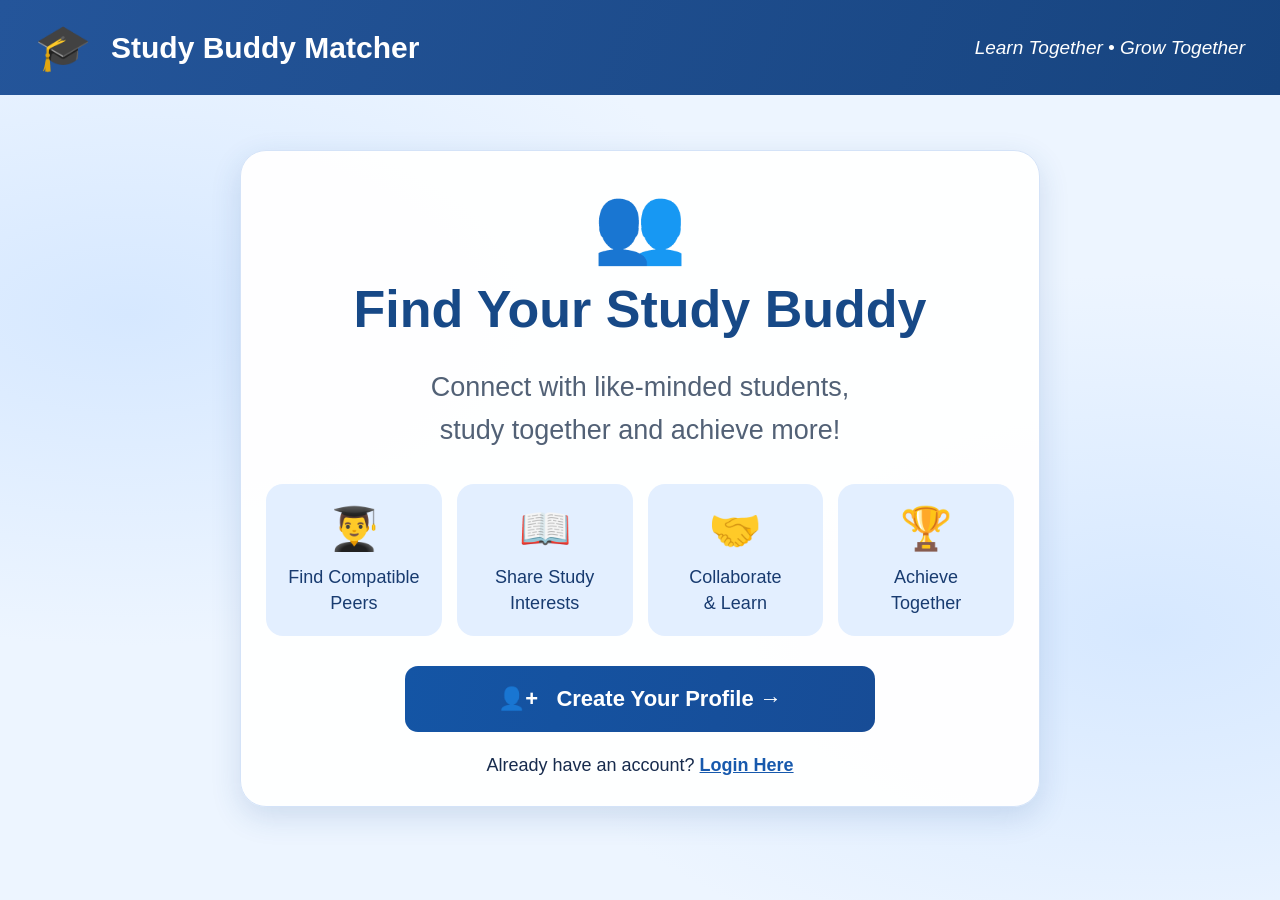
==== index.html @ eff28a52 "Rename HomePage.html to index.html" ====
<!DOCTYPE html>
<html lang="en">
<head>
    <meta charset="UTF-8">
    <meta name="viewport" content="width=device-width, initial-scale=1.0">
    <title>Study Buddy Matcher</title>
    <link rel="stylesheet" href="HomePage.css">
</head>
<body>
    <header class="top-header">
        <div class="brand">
            <span class="cap">🎓</span>
            <span>Study Buddy Matcher</span>
        </div>
        <div class="tagline">Learn Together • Grow Together</div>
    </header>
    <main class="hero-card">
        <div class="hero-icon">👥</div>
        <h1>Find Your Study Buddy</h1>
        <p class="description">
            Connect with like-minded students,<br>
            study together and achieve more!
        </p>
        <section class="features">
            <div class="feature">
                <div class="feature-icon">👨‍🎓</div>
                <p>Find Compatible<br>Peers</p>
            </div>
            <div class="feature">
                <div class="feature-icon">📖</div>
                <p>Share Study<br>Interests</p>
            </div>
            <div class="feature">
                <div class="feature-icon">🤝</div>
                <p>Collaborate<br>&amp; Learn</p>
            </div>
            <div class="feature">
                <div class="feature-icon">🏆</div>
                <p>Achieve<br>Together</p>
            </div>
        </section>
        <a href="RegistrationPage.html" class="create-button">
            👤+ &nbsp; Create Your Profile &rarr;
        </a>
        <p class="login-text">
            Already have an account?
            <a href="LoginPage.html">Login Here</a>
        </p>
    </main>
</body>
</html>
---- HomePage.css ----
* {
    box-sizing: border-box;
}
body {
    margin: 0;
    min-height: 100vh;
    font-family: Arial, Helvetica, sans-serif;
    color: #173d78;
    background:
        radial-gradient(ellipse at 10% 35%, #d6e8ff 0%, transparent 40%),
        radial-gradient(ellipse at 90% 70%, #d6e8ff 0%, transparent 40%),
        #edf5ff;
}
/* Header */
.top-header {
    min-height: 95px;
    padding: 15px 35px;
    background: linear-gradient(110deg, #24559a, #17447f);
    color: white;
    display: flex;
    justify-content: space-between;
    align-items: center;
    gap: 20px;
}

.brand {
    display: flex;
    align-items: center;
    gap: 20px;
    font-size: 30px;
    font-weight: bold;
}

.cap {
    font-size: 45px;
}

.tagline {
    font-size: 19px;
    font-style: italic;
}

/* Main Card */
.hero-card {
    width: min(800px, calc(100% - 30px));
    margin: 55px auto 35px;
    padding: 30px 25px;
    background: rgba(255, 255, 255, 0.97);
    border: 1px solid #d4e3f8;
    border-radius: 26px;
    text-align: center;
    box-shadow: 0 10px 30px rgba(39, 87, 151, 0.16);
}

.hero-icon {
    font-size: 75px;
    margin-bottom: 10px;
}

h1 {
    color: #174987;
    font-size: clamp(30px, 5vw, 52px);
    margin: 10px 0 18px;
}

.description {
    font-size: clamp(17px, 2.5vw, 27px);
    line-height: 1.6;
    color: #526176;
    margin-bottom: 32px;
}

/* Features */
.features {
    display: grid;
    grid-template-columns: repeat(4, minmax(0, 1fr));
    gap: 15px;
    margin-bottom: 30px;
}

.feature {
    background: #e3efff;
    border-radius: 17px;
    padding: 20px 8px;
    display: flex;
    flex-direction: column;
    justify-content: center;
    align-items: center;
    transition: transform 0.2s;
}

.feature:hover {
    transform: translateY(-4px);
}

.feature-icon {
    font-size: 42px;
}

.feature p {
    font-size: 18px;
    line-height: 1.4;
    color: #183b70;
    margin: 12px 0 0;
}

/* Registration Button */
.create-button {
    display: block;
    width: min(470px, 100%);
    margin: 0 auto;
    padding: 20px 15px;
    background: linear-gradient(100deg, #1455a5, #174c96);
    color: white;
    border-radius: 13px;
    font-size: 22px;
    font-weight: bold;
    text-decoration: none;
    transition: background 0.2s, transform 0.2s;
}

.create-button:hover {
    background: #103c78;
    transform: translateY(-2px);
}

/* Login Link */
.login-text {
    margin: 23px 0 0;
    font-size: 18px;
    color: #172b4d;
}

.login-text a {
    color: #1759ad;
    font-weight: bold;
    text-decoration: underline;
}

.login-text a:hover {
    color: #103c78;
}

/* Mobile Layout */
@media (max-width: 600px) {
    .top-header {
        flex-direction: column;
        text-align: center;
        padding: 18px 12px;
    }

    .brand {
        font-size: 23px;
        gap: 10px;
    }

    .cap {
        font-size: 35px;
    }

    .tagline {
        font-size: 15px;
    }

    .hero-card {
        margin-top: 25px;
        padding: 25px 15px;
    }

    .features {
        grid-template-columns: repeat(2, minmax(0, 1fr));
        gap: 12px;
    }

    .feature {
        min-height: 145px;
    }

    .create-button {
        font-size: 18px;
    }

    .login-text {
        font-size: 15px;
    }
}
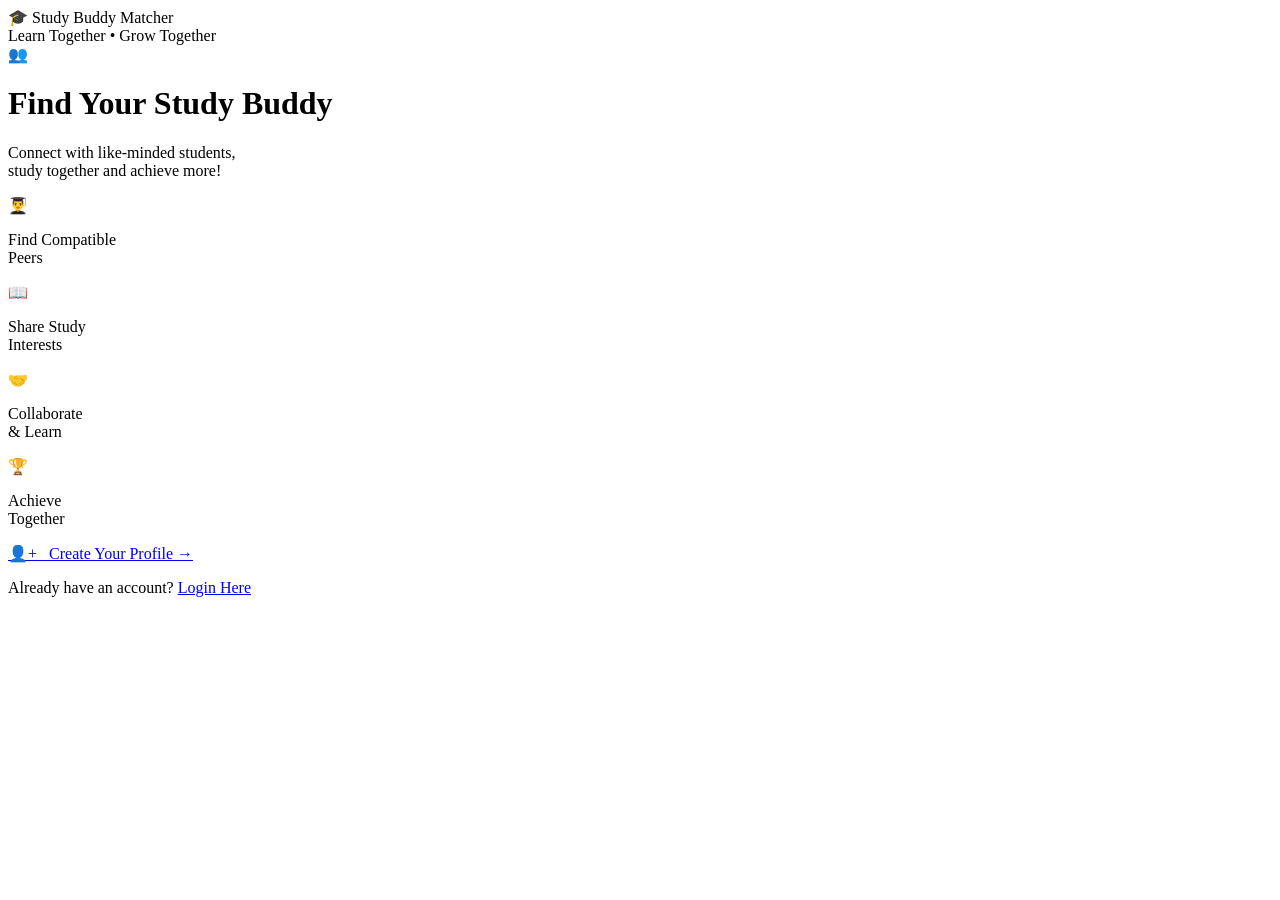
==== commit ecf1faea: "Update and rename HomePage.html to index.html" ====
--- a/index.html
+++ b/index.html
@@ -1,51 +1,66 @@
-<!DOCTYPE html>
-<html lang="en">
-<head>
-    <meta charset="UTF-8">
-    <meta name="viewport" content="width=device-width, initial-scale=1.0">
-    <title>Study Buddy Matcher</title>
-    <link rel="stylesheet" href="HomePage.css">
-</head>
-<body>
-    <header class="top-header">
-        <div class="brand">
-            <span class="cap">🎓</span>
-            <span>Study Buddy Matcher</span>
-        </div>
-        <div class="tagline">Learn Together • Grow Together</div>
-    </header>
-    <main class="hero-card">
-        <div class="hero-icon">👥</div>
-        <h1>Find Your Study Buddy</h1>
-        <p class="description">
-            Connect with like-minded students,<br>
-            study together and achieve more!
-        </p>
-        <section class="features">
-            <div class="feature">
-                <div class="feature-icon">👨‍🎓</div>
-                <p>Find Compatible<br>Peers</p>
-            </div>
-            <div class="feature">
-                <div class="feature-icon">📖</div>
-                <p>Share Study<br>Interests</p>
-            </div>
-            <div class="feature">
-                <div class="feature-icon">🤝</div>
-                <p>Collaborate<br>&amp; Learn</p>
-            </div>
-            <div class="feature">
-                <div class="feature-icon">🏆</div>
-                <p>Achieve<br>Together</p>
-            </div>
-        </section>
-        <a href="RegistrationPage.html" class="create-button">
-            👤+ &nbsp; Create Your Profile &rarr;
-        </a>
-        <p class="login-text">
-            Already have an account?
-            <a href="LoginPage.html">Login Here</a>
-        </p>
-    </main>
-</body>
-</html>
+<!DOCTYPE html>
+<html lang="en">
+<head>
+    <meta charset="UTF-8">
+    <meta name="viewport" content="width=device-width, initial-scale=1.0">
+    <title>Study Buddy Matcher</title>
+    <link rel="stylesheet" href="Style.css">
+</head>
+<body>
+
+    <header class="top-header">
+        <div class="brand">
+            <span class="cap">🎓</span>
+            <span>Study Buddy Matcher</span>
+        </div>
+        <div class="tagline">Learn Together • Grow Together</div>
+    </header>
+
+    <main class="hero-card">
+
+        <div class="hero-icon">👥</div>
+
+        <h1>Find Your Study Buddy</h1>
+
+        <p class="description">
+            Connect with like-minded students,<br>
+            study together and achieve more!
+        </p>
+
+        <section class="features">
+
+            <div class="feature">
+                <div class="feature-icon">👨‍🎓</div>
+                <p>Find Compatible<br>Peers</p>
+            </div>
+
+            <div class="feature">
+                <div class="feature-icon">📖</div>
+                <p>Share Study<br>Interests</p>
+            </div>
+
+            <div class="feature">
+                <div class="feature-icon">🤝</div>
+                <p>Collaborate<br>&amp; Learn</p>
+            </div>
+
+            <div class="feature">
+                <div class="feature-icon">🏆</div>
+                <p>Achieve<br>Together</p>
+            </div>
+
+        </section>
+
+        <a href="RegistrationPage.html" class="create-button">
+            👤+ &nbsp; Create Your Profile &rarr;
+        </a>
+
+        <p class="login-text">
+            Already have an account?
+            <a href="LoginPage.html">Login Here</a>
+        </p>
+
+    </main>
+
+</body>
+</html>
